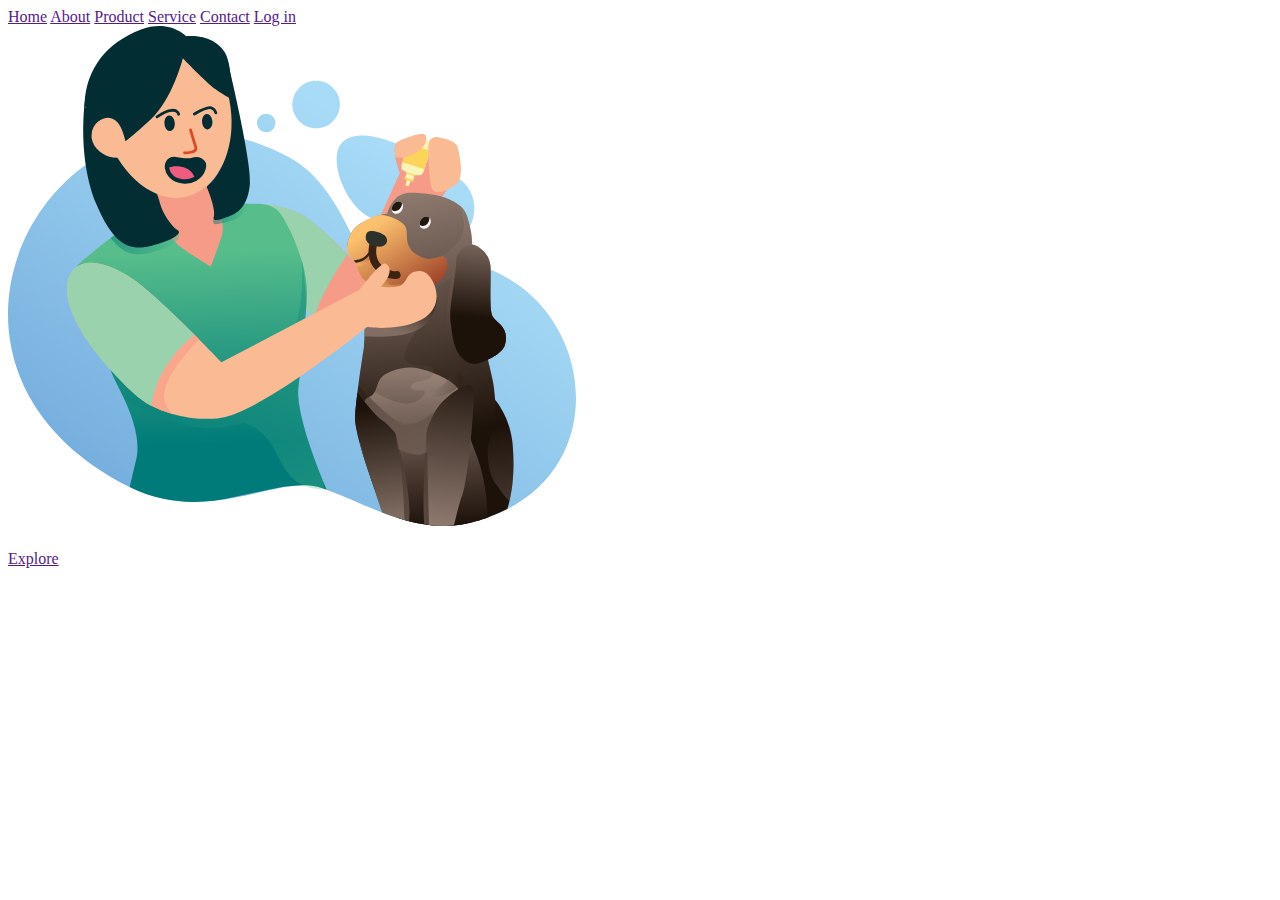
==== CSS/project01/index.html @ 5e3a78d0 "Html from project" ====
<!DOCTYPE html>
<html lang="pt-br">
  <head>
    <meta charset="UTF-8" />
    <meta http-equiv="X-UA-Compatible" content="IE=edge" />
    <meta name="viewport" content="width=device-width, initial-scale=1.0" />
    <title>We care - PET</title>
  </head>
  <body>
    <header>
      <a href="">Home</a>
      <a href="">About</a>
      <a href="">Product</a>
      <a href="">Service</a>
      <a href="">Contact</a>
      <a href="">Log in</a>
    </header>
    <main>
      <div class="figure">
        <img src="src/image/Illustration 2.svg" alt="figure of a pet" />
      </div>
      <div class="description">
        <h2></h2>
        <h3></h3>
        <p></p>
        <a href="">Explore</a>
      </div>
    </main>
  </body>
</html>
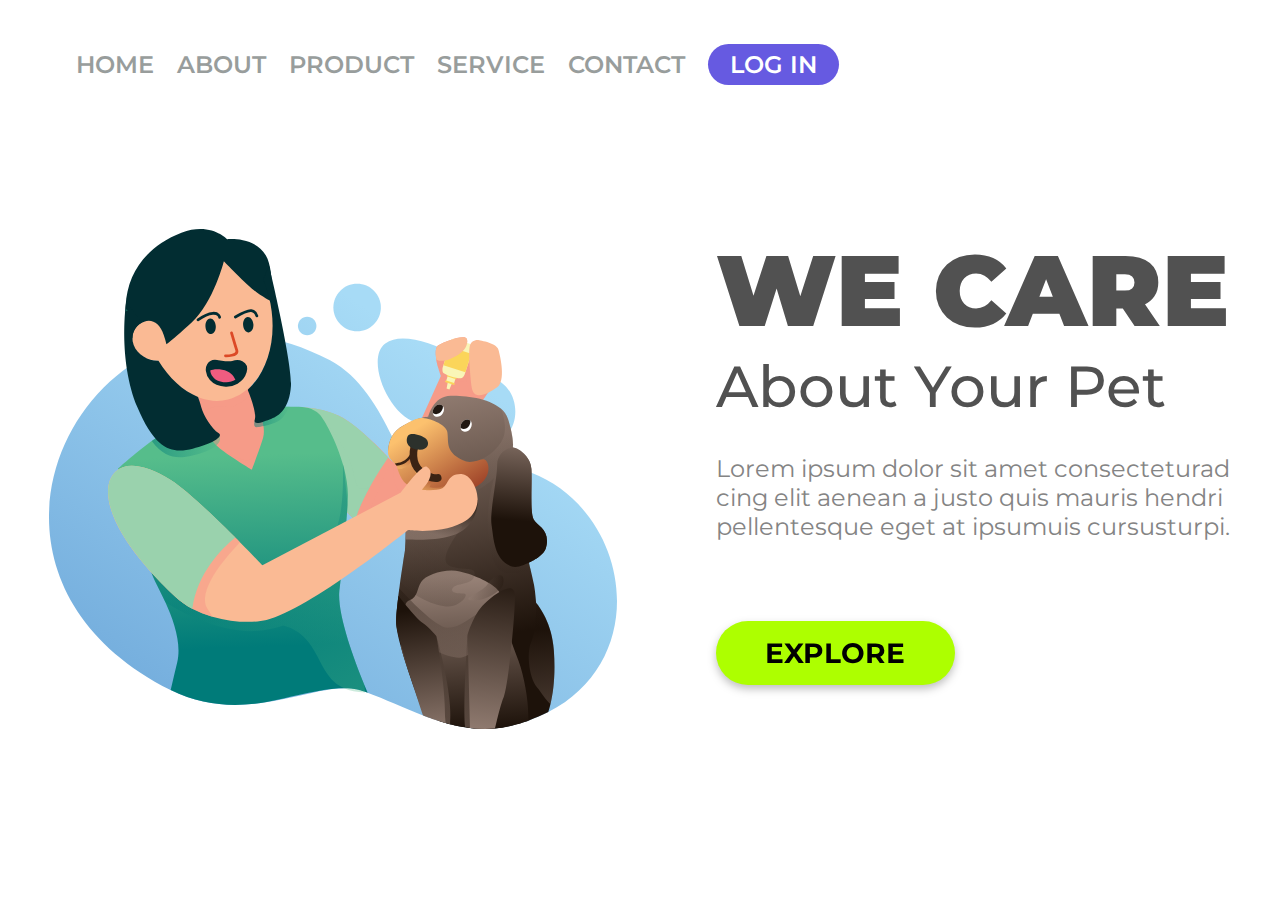
==== commit 4d54695e: "Finish responsive project DevClub" ====
--- a/CSS/project01/index.html
+++ b/CSS/project01/index.html
@@ -4,25 +4,28 @@
     <meta charset="UTF-8" />
     <meta http-equiv="X-UA-Compatible" content="IE=edge" />
     <meta name="viewport" content="width=device-width, initial-scale=1.0" />
+    <link rel="stylesheet" href="src/css/style.css">
     <title>We care - PET</title>
   </head>
   <body>
     <header>
-      <a href="">Home</a>
-      <a href="">About</a>
-      <a href="">Product</a>
-      <a href="">Service</a>
-      <a href="">Contact</a>
-      <a href="">Log in</a>
+      <a href="#">Home</a>
+      <a href="#">About</a>
+      <a href="#">Product</a>
+      <a href="#">Service</a>
+      <a href="#">Contact</a>
+      <a class="login" href="#">Log in</a>
     </header>
     <main>
-      <div class="figure">
-        <img src="src/image/Illustration 2.svg" alt="figure of a pet" />
-      </div>
+      
+        <img src="src/image/petlove.svg" alt="figure of a pet" />
+      
       <div class="description">
-        <h2></h2>
-        <h3></h3>
-        <p></p>
+        <h2>WE CARE</h2>
+        <h3>About Your Pet</h3>
+        <p>Lorem ipsum dolor sit amet consecteturad
+          cing elit aenean a justo quis mauris hendri
+          pellentesque eget at ipsumuis cursusturpi.</p>
         <a href="">Explore</a>
       </div>
     </main>
--- a/CSS/project01/src/css/style.css
+++ b/CSS/project01/src/css/style.css
@@ -0,0 +1,146 @@
+@import url("https://fonts.googleapis.com/css2?family=Montserrat:wght@400;500;600;700;900&display=swap");
+
+* {
+  padding: 0;
+  margin: 0;
+  box-sizing: border-box;
+}
+
+body {
+  background-color: #ffffff;
+  width: 100%;
+  height: 100%;
+  font-family: "Montserrat", sans-serif;
+}
+
+/* HEADER */
+
+header {
+  display: flex;
+  gap: 23px;
+  margin-left: 76px;
+  margin-top: 44px;
+  text-align: center;
+  align-items: center;
+}
+
+a {
+  text-decoration: none;
+  color: #989d9c;
+  font-weight: 600;
+  font-size: 24px;
+  line-height: 29px;
+  text-transform: uppercase;
+}
+
+.login {
+  padding: 6px 22px;
+  background: #665ae1;
+  border-radius: 50px;
+  color: white;
+}
+
+/* MAIN */
+
+main {
+  width: 100vw;
+  height: 100%;
+  display: flex;
+  justify-content: space-around;
+  margin-top: 144px;
+}
+
+img {
+  width: 568;
+  height: 500;
+}
+
+.description {
+  display: flex;
+  flex-direction: column;
+}
+.description h2 {
+  font-weight: 900;
+  font-size: 100px;
+  line-height: 122px;
+  color: #515151;
+}
+
+.description h3 {
+  font-weight: 500;
+  font-size: 58px;
+  line-height: 71px;
+  color: #515151;
+}
+
+.description p {
+  font-weight: 400;
+  font-size: 24px;
+  line-height: 29px;
+  color: #848484;
+  width: 515px;
+  height: 87px;
+  margin-top: 32px;
+}
+
+.description a {
+  background: #adff00;
+  font-weight: 700;
+  font-size: 28px;
+  line-height: 34px;
+  color: #000000;
+  margin-top: 80px;
+  padding: 15px 46px;
+  text-align: center;
+  width: 239px;
+  height: 64px;
+  filter: drop-shadow(0px 4px 4px rgba(0, 0, 0, 0.25));
+  border-radius: 50px;
+}
+@media screen and (max-width: 1080px) {
+  main {
+    flex-direction: column;
+    align-items: center;
+    justify-content: center;
+  }
+}
+@media screen and (max-width: 856px) {
+  header{
+    display: none;
+  }
+}
+
+@media screen and (max-width: 856px) {
+  .description a{
+    align-self: center;
+  }
+}
+
+@media screen and (max-width: 568px) {
+  header {
+    display: none;
+  }
+  main {
+    flex-direction: column;
+    align-items: center;
+    justify-content: center;
+  }
+  p {
+    display: none;
+  }
+  img {
+    width: 354px;
+    height: 317px;
+  }
+  .description h2 {
+    font-size: 50px;
+    line-height: 61px;
+  }
+  .description  h3{
+    font-size: 30px;
+    line-height: 37px;
+  }
+  .description a{
+    margin-top: 17px;
+  }
+}
